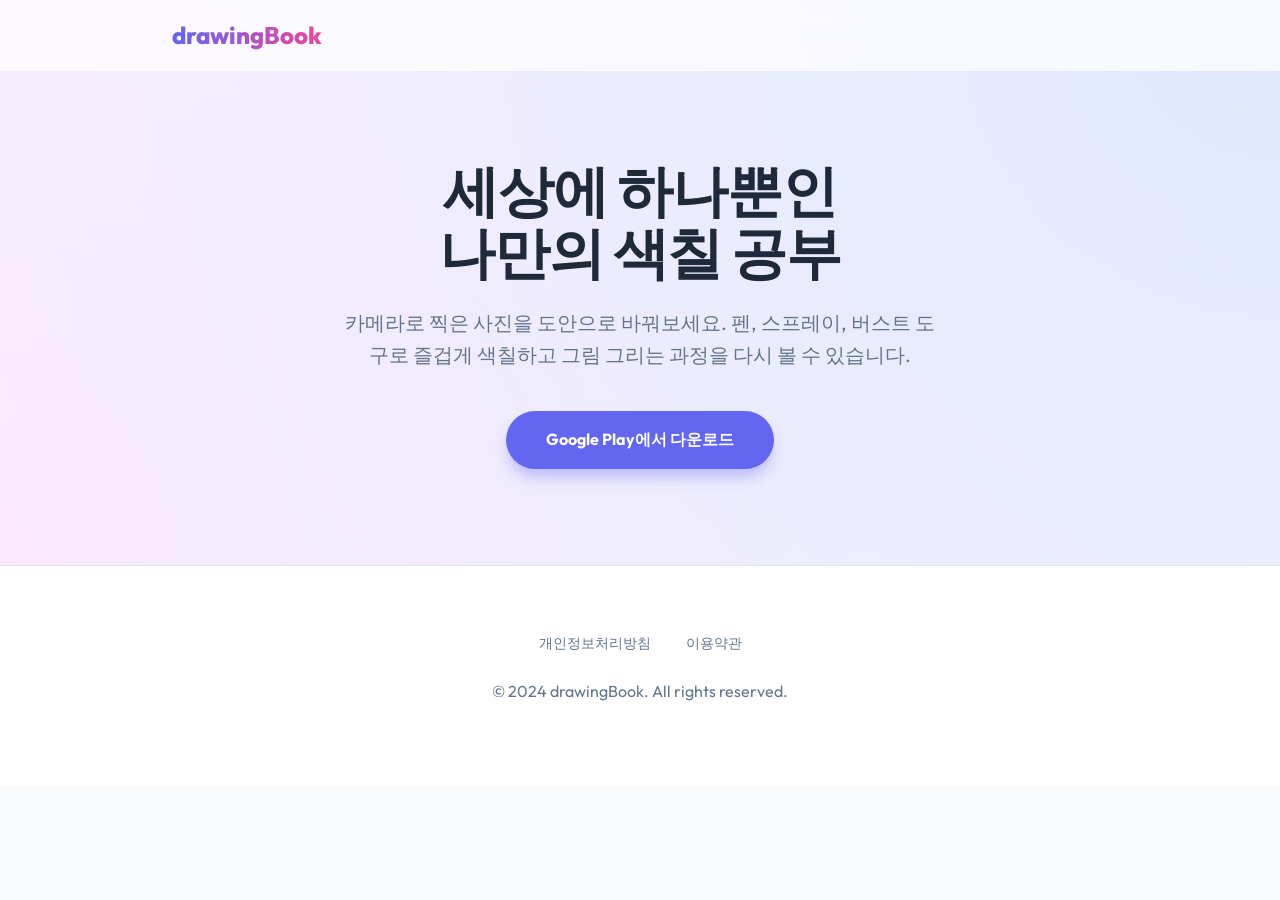
==== index.html @ 3d93aa37 "init" ====
<!DOCTYPE html>
<html lang="ko">
<head>
    <meta charset="UTF-8">
    <meta name="viewport" content="width=device-width, initial-scale=1.0">
    <title>drawingBook - 나만의 색칠 도안 만들기</title>
    <meta name="description" content="사진을 도안으로 바꾸고 자유롭게 색칠하는 어린이 드로잉북 앱">
    <link rel="preconnect" href="https://fonts.googleapis.com">
    <link rel="preconnect" href="https://fonts.gstatic.com" crossorigin>
    <link href="https://fonts.googleapis.com/css2?family=Outfit:wght@400;700;900&display=swap" rel="stylesheet">
    <link rel="stylesheet" href="css/style.css">
</head>
<body>
    <nav>
        <div class="container nav-content">
            <a href="index.html" class="logo">drawingBook</a>
        </div>
    </nav>

    <header class="hero">
        <div class="container">
            <h1>세상에 하나뿐인<br>나만의 색칠 공부</h1>
            <p>카메라로 찍은 사진을 도안으로 바꿔보세요. 펜, 스프레이, 버스트 도구로 즐겁게 색칠하고 그림 그리는 과정을 다시 볼 수 있습니다.</p>
            <a href="#" class="btn btn-primary">Google Play에서 다운로드</a>
        </div>
    </header>

    <footer>
        <div class="container">
            <div class="footer-links">
                <a href="privacy.html">개인정보처리방침</a>
                <a href="terms.html">이용약관</a>
            </div>
            <p>&copy; 2024 drawingBook. All rights reserved.</p>
        </div>
    </footer>
</body>
</html>
---- css/style.css ----
:root {
    --primary: #6366f1;
    --primary-dark: #4f46e5;
    --secondary: #ec4899;
    --bg: #f8fafc;
    --text: #1e293b;
    --text-light: #64748b;
    --glass: rgba(255, 255, 255, 0.7);
    --card-shadow: 0 10px 25px -5px rgba(0, 0, 0, 0.1), 0 8px 10px -6px rgba(0, 0, 0, 0.1);
}

* {
    margin: 0;
    padding: 0;
    box-sizing: border-box;
    font-family: 'Outfit', 'Inter', -apple-system, sans-serif;
}

body {
    background-color: var(--bg);
    color: var(--text);
    line-height: 1.6;
    overflow-x: hidden;
}

.container {
    max-width: 1000px;
    margin: 0 auto;
    padding: 0 2rem;
}

/* Glassmorphism Navbar */
nav {
    position: fixed;
    top: 0;
    width: 100%;
    background: var(--glass);
    backdrop-filter: blur(12px);
    -webkit-backdrop-filter: blur(12px);
    border-bottom: 1px solid rgba(255, 255, 255, 0.3);
    z-index: 1000;
    padding: 1rem 0;
}

.nav-content {
    display: flex;
    justify-content: space-between;
    align-items: center;
}

.logo {
    font-size: 1.5rem;
    font-weight: 800;
    background: linear-gradient(to right, var(--primary), var(--secondary));
    -webkit-background-clip: text;
    -webkit-text-fill-color: transparent;
    text-decoration: none;
}

/* Hero Section */
.hero {
    padding: 10rem 0 6rem;
    text-align: center;
    background: radial-gradient(circle at top right, #e0e7ff, transparent),
                radial-gradient(circle at bottom left, #fae8ff, transparent);
}

h1 {
    font-size: 3.5rem;
    font-weight: 900;
    margin-bottom: 1.5rem;
    letter-spacing: -0.02em;
    line-height: 1.1;
}

.hero p {
    font-size: 1.25rem;
    color: var(--text-light);
    max-width: 600px;
    margin: 0 auto 2.5rem;
}

/* Buttons */
.btn {
    display: inline-block;
    padding: 1rem 2.5rem;
    border-radius: 99px;
    font-weight: 700;
    text-decoration: none;
    transition: all 0.3s ease;
    cursor: pointer;
}

.btn-primary {
    background: var(--primary);
    color: white;
    box-shadow: 0 10px 15px -3px rgba(99, 102, 241, 0.4);
}

.btn-primary:hover {
    transform: translateY(-2px);
    background: var(--primary-dark);
    box-shadow: 0 20px 25px -5px rgba(99, 102, 241, 0.4);
}

/* Policy Content */
.content-section {
    padding: 8rem 0;
}

.card {
    background: white;
    padding: 3rem;
    border-radius: 24px;
    box-shadow: var(--card-shadow);
}

h2 {
    font-size: 2rem;
    margin: 2.5rem 0 1.5rem;
}

h3 {
    font-size: 1.25rem;
    margin: 1.5rem 0 0.75rem;
}

p {
    margin-bottom: 1rem;
    color: var(--text-light);
}

ul {
    margin-bottom: 1.5rem;
    margin-left: 1.5rem;
    color: var(--text-light);
}

li {
    margin-bottom: 0.5rem;
}

/* Footer */
footer {
    padding: 4rem 0;
    text-align: center;
    border-top: 1px solid #e2e8f0;
    background: white;
}

.footer-links {
    margin-bottom: 1.5rem;
}

.footer-links a {
    color: var(--text-light);
    text-decoration: none;
    margin: 0 1rem;
    font-size: 0.9rem;
}

.footer-links a:hover {
    color: var(--primary);
}

@media (max-width: 768px) {
    h1 { font-size: 2.5rem; }
    .card { padding: 1.5rem; }
}
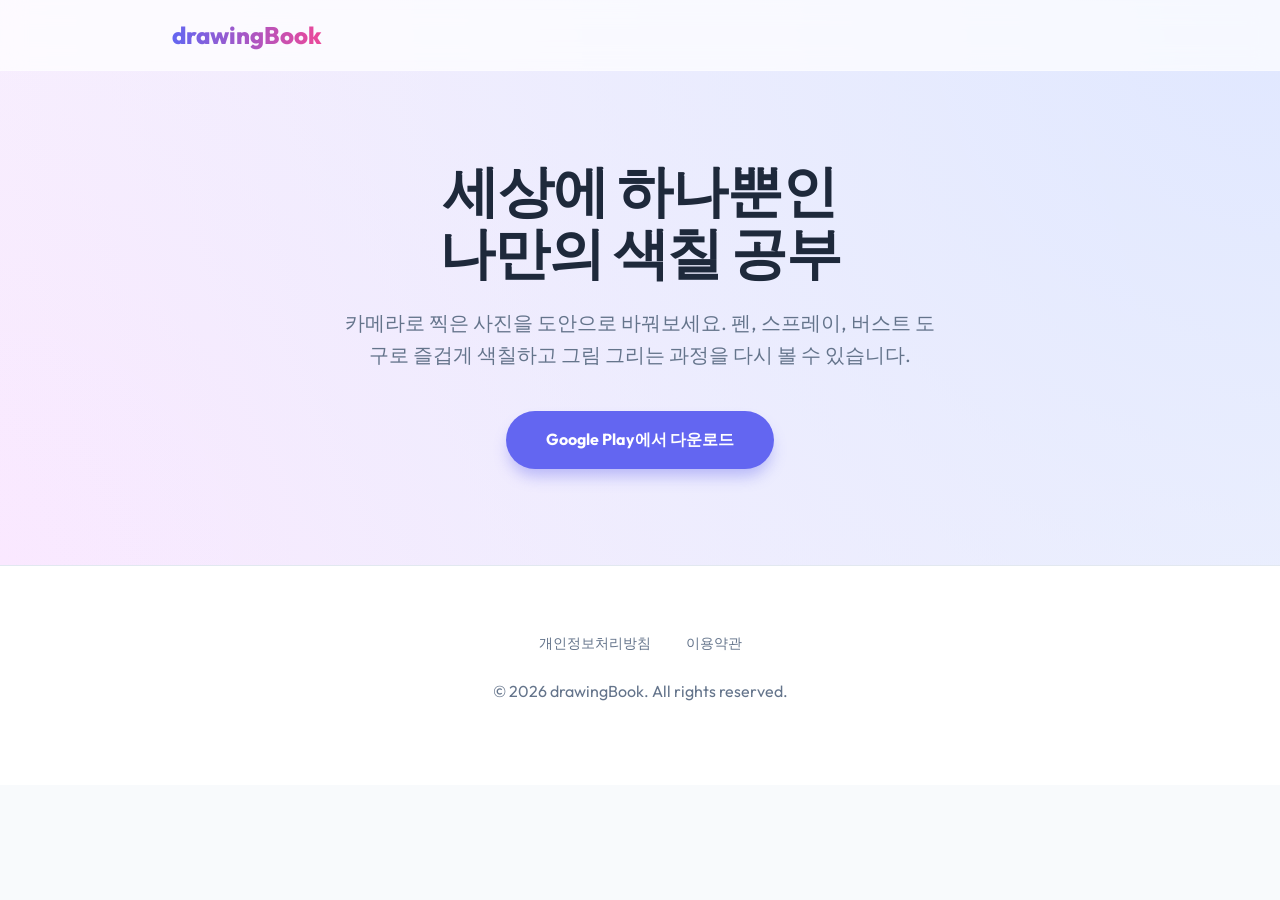
==== commit dc61da89: "Update index.html" ====
--- a/index.html
+++ b/index.html
@@ -31,7 +31,7 @@
                 <a href="privacy.html">개인정보처리방침</a>
                 <a href="terms.html">이용약관</a>
             </div>
-            <p>&copy; 2024 drawingBook. All rights reserved.</p>
+            <p>&copy; 2026 drawingBook. All rights reserved.</p>
         </div>
     </footer>
 </body>
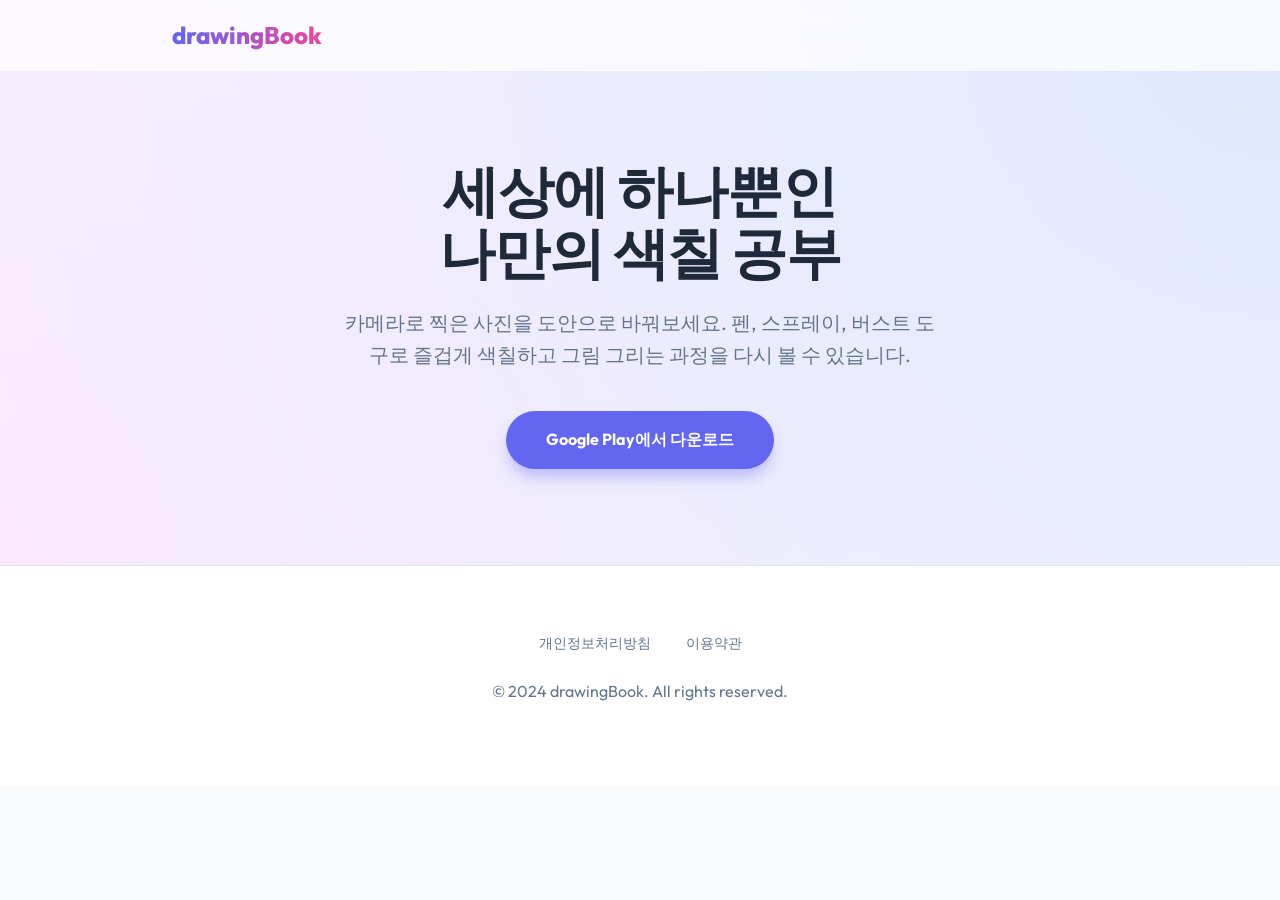
==== commit 9b249612: "가이드 확장" ====
--- a/index.html
+++ b/index.html
@@ -31,7 +31,7 @@
                 <a href="privacy.html">개인정보처리방침</a>
                 <a href="terms.html">이용약관</a>
             </div>
-            <p>&copy; 2026 drawingBook. All rights reserved.</p>
+            <p>&copy; 2024 drawingBook. All rights reserved.</p>
         </div>
     </footer>
 </body>
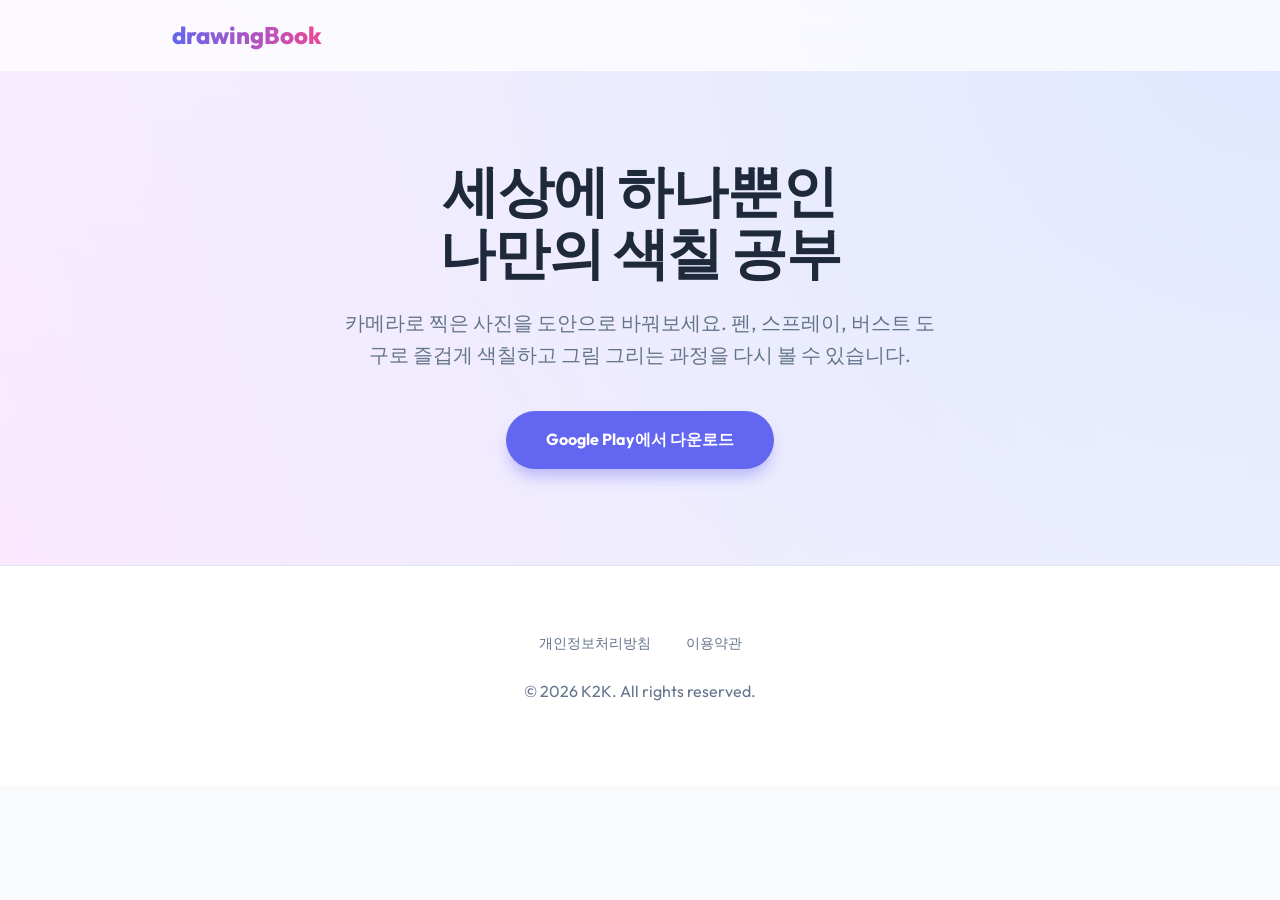
==== commit a33ce145: "방침 관련 문서 업데이트" ====
--- a/index.html
+++ b/index.html
@@ -31,7 +31,7 @@
                 <a href="privacy.html">개인정보처리방침</a>
                 <a href="terms.html">이용약관</a>
             </div>
-            <p>&copy; 2024 drawingBook. All rights reserved.</p>
+            <p>&copy; 2026 K2K. All rights reserved.</p>
         </div>
     </footer>
 </body>
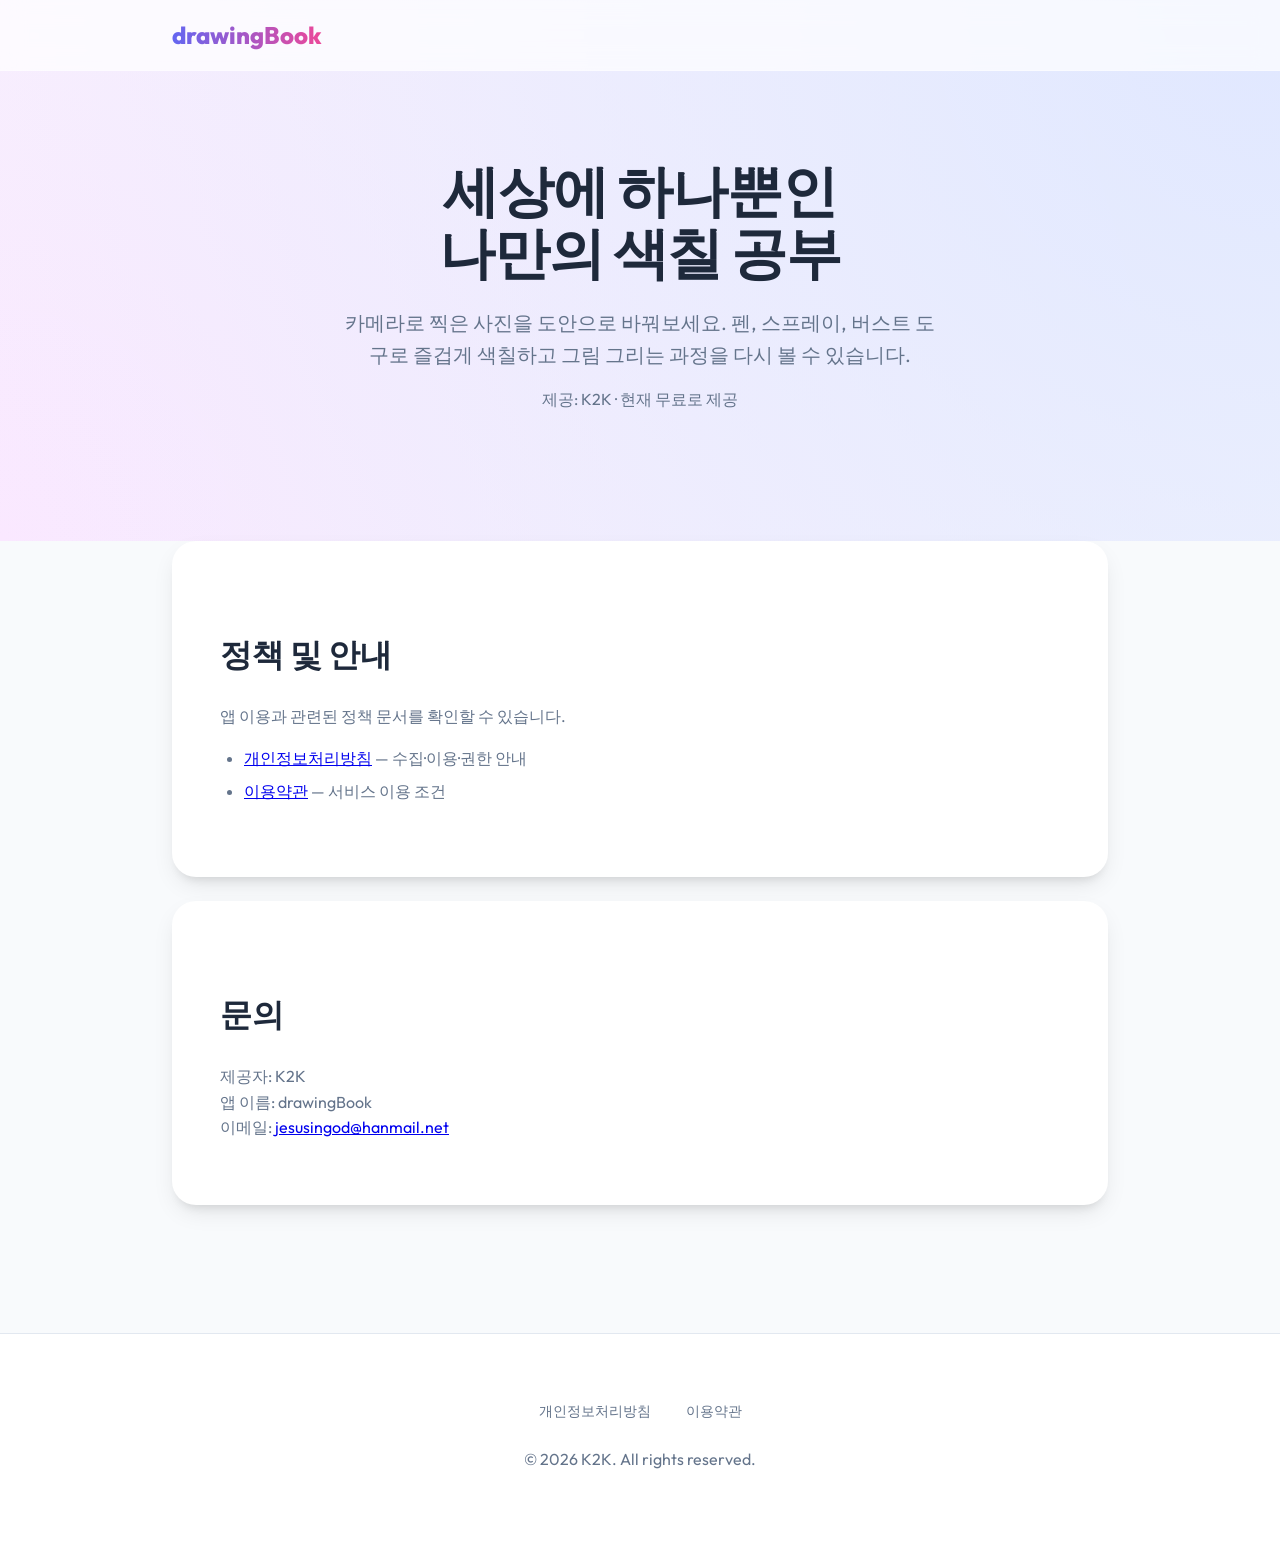
==== commit 9cc8f0ed: "Update privacy policy and landing page for K2K seller disclosure. Co-authored-by: Cursor <cursoragen" ====
--- a/index.html
+++ b/index.html
@@ -4,7 +4,7 @@
     <meta charset="UTF-8">
     <meta name="viewport" content="width=device-width, initial-scale=1.0">
     <title>drawingBook - 나만의 색칠 도안 만들기</title>
-    <meta name="description" content="사진을 도안으로 바꾸고 자유롭게 색칠하는 어린이 드로잉북 앱">
+    <meta name="description" content="사진을 도안으로 바꾸고 자유롭게 색칠하는 어린이 드로잉북 앱. 제공자 K2K.">
     <link rel="preconnect" href="https://fonts.googleapis.com">
     <link rel="preconnect" href="https://fonts.gstatic.com" crossorigin>
     <link href="https://fonts.googleapis.com/css2?family=Outfit:wght@400;700;900&display=swap" rel="stylesheet">
@@ -21,9 +21,29 @@
         <div class="container">
             <h1>세상에 하나뿐인<br>나만의 색칠 공부</h1>
             <p>카메라로 찍은 사진을 도안으로 바꿔보세요. 펜, 스프레이, 버스트 도구로 즐겁게 색칠하고 그림 그리는 과정을 다시 볼 수 있습니다.</p>
-            <a href="#" class="btn btn-primary">Google Play에서 다운로드</a>
+            <p style="margin-top: -1.5rem; margin-bottom: 2rem; font-size: 1rem;">제공: K2K · 현재 무료로 제공</p>
         </div>
     </header>
+
+    <div class="content-section" style="padding-top: 0;">
+        <div class="container">
+            <div class="card">
+                <h2>정책 및 안내</h2>
+                <p>앱 이용과 관련된 정책 문서를 확인할 수 있습니다.</p>
+                <ul>
+                    <li><a href="privacy.html">개인정보처리방침</a> — 수집·이용·권한 안내</li>
+                    <li><a href="terms.html">이용약관</a> — 서비스 이용 조건</li>
+                </ul>
+            </div>
+
+            <div class="card" style="margin-top: 1.5rem;">
+                <h2>문의</h2>
+                <p>제공자: K2K<br>
+                앱 이름: drawingBook<br>
+                이메일: <a href="mailto:jesusingod@hanmail.net">jesusingod@hanmail.net</a></p>
+            </div>
+        </div>
+    </div>
 
     <footer>
         <div class="container">
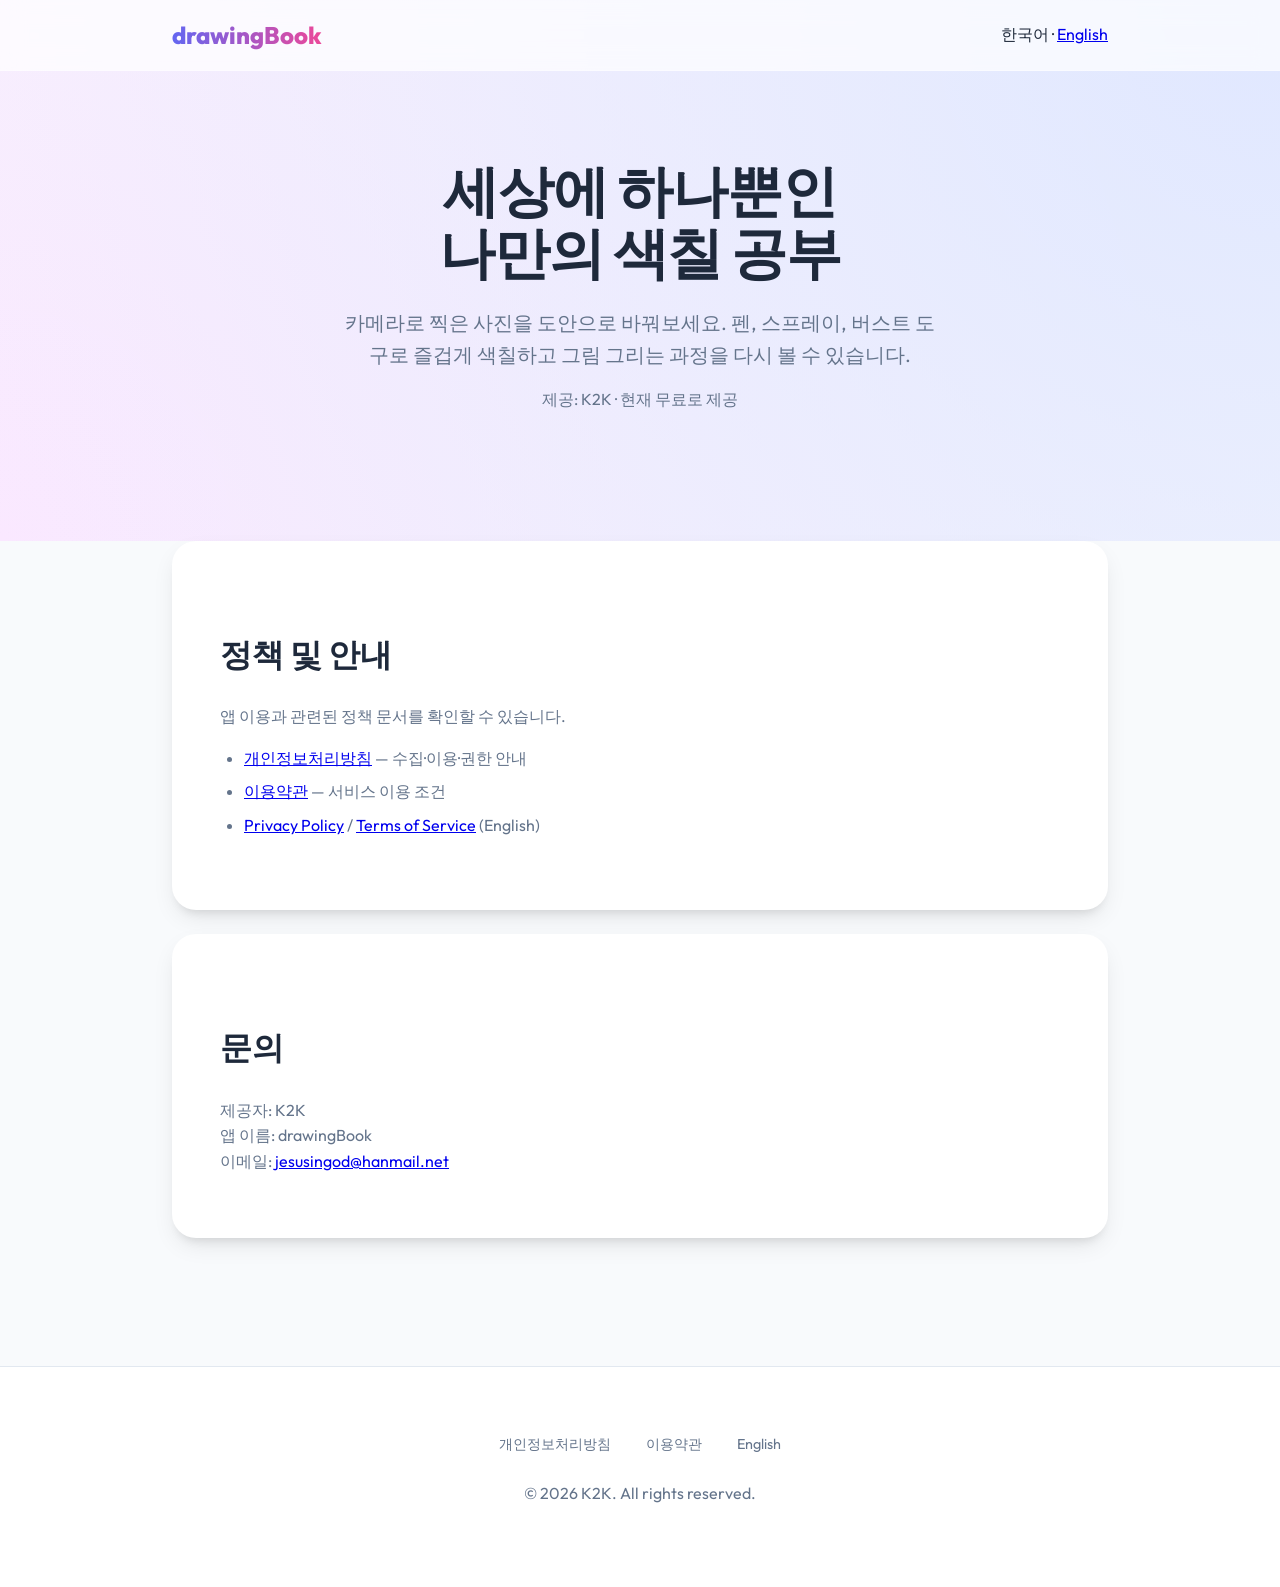
==== commit 63b31cdc: "Add English privacy, terms, and landing pages with locale links. Co-authored-by: Cursor <cursoragent" ====
--- a/index.html
+++ b/index.html
@@ -5,6 +5,8 @@
     <meta name="viewport" content="width=device-width, initial-scale=1.0">
     <title>drawingBook - 나만의 색칠 도안 만들기</title>
     <meta name="description" content="사진을 도안으로 바꾸고 자유롭게 색칠하는 어린이 드로잉북 앱. 제공자 K2K.">
+    <link rel="alternate" hreflang="ko" href="index.html">
+    <link rel="alternate" hreflang="en" href="index_en.html">
     <link rel="preconnect" href="https://fonts.googleapis.com">
     <link rel="preconnect" href="https://fonts.gstatic.com" crossorigin>
     <link href="https://fonts.googleapis.com/css2?family=Outfit:wght@400;700;900&display=swap" rel="stylesheet">
@@ -14,6 +16,7 @@
     <nav>
         <div class="container nav-content">
             <a href="index.html" class="logo">drawingBook</a>
+            <span>한국어 · <a href="index_en.html">English</a></span>
         </div>
     </nav>
 
@@ -33,6 +36,7 @@
                 <ul>
                     <li><a href="privacy.html">개인정보처리방침</a> — 수집·이용·권한 안내</li>
                     <li><a href="terms.html">이용약관</a> — 서비스 이용 조건</li>
+                    <li><a href="privacy_en.html">Privacy Policy</a> / <a href="terms_en.html">Terms of Service</a> (English)</li>
                 </ul>
             </div>
 
@@ -50,6 +54,7 @@
             <div class="footer-links">
                 <a href="privacy.html">개인정보처리방침</a>
                 <a href="terms.html">이용약관</a>
+                <a href="index_en.html">English</a>
             </div>
             <p>&copy; 2026 K2K. All rights reserved.</p>
         </div>
